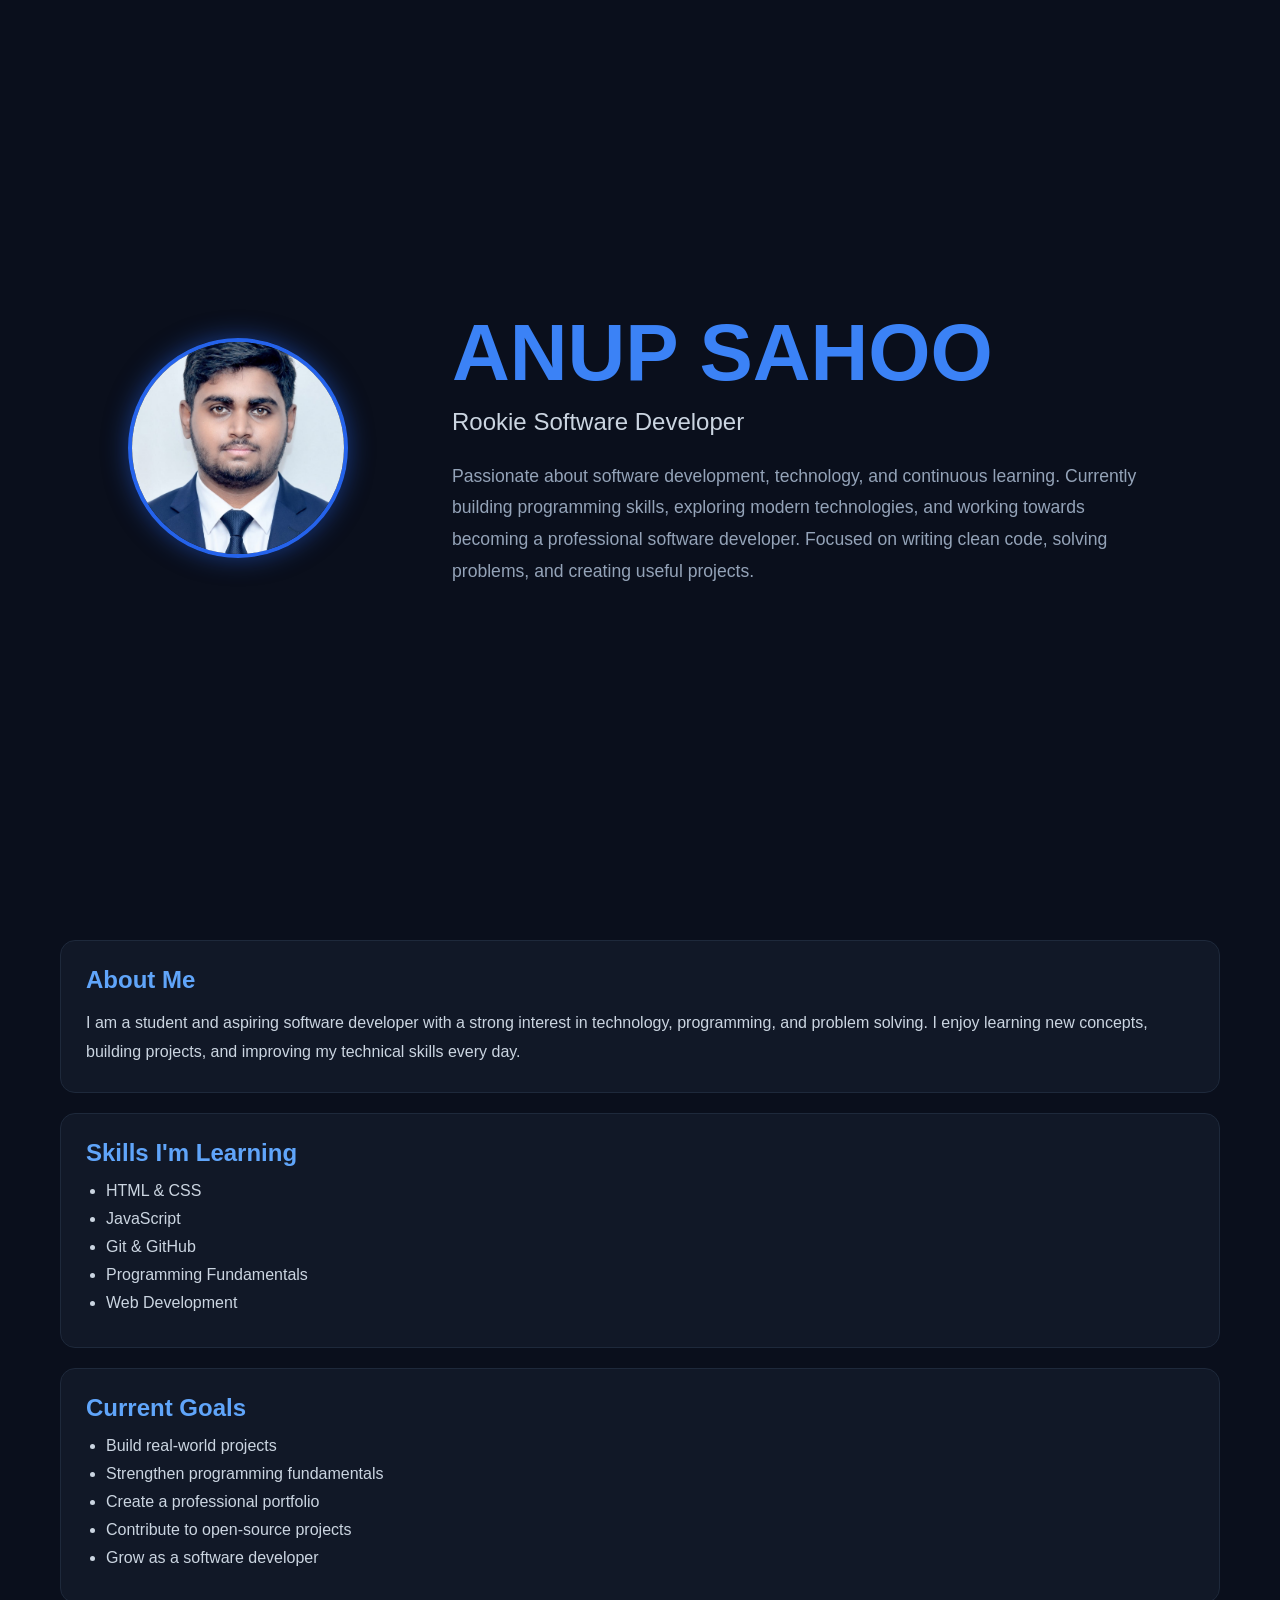
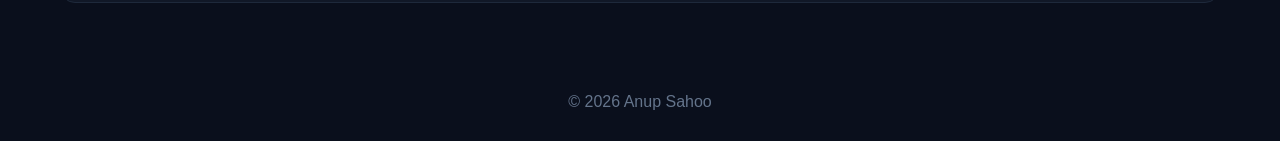
==== index.html @ 80016e50 "Update and rename index2.html to index.html" ====
<!DOCTYPE html>
<html lang="en">
<head>
<meta charset="UTF-8">
<meta name="viewport" content="width=device-width, initial-scale=1.0">
<title>Anup Sahoo | Portfolio</title>

<style>

*{
margin:0;
padding:0;
box-sizing:border-box;
font-family:'Segoe UI',sans-serif;
}

body{
background:#0a0f1c;
color:white;
overflow-x:hidden;
}

/* HERO */

.hero{
min-height:100vh;
display:flex;
align-items:center;
justify-content:space-between;
padding:60px 10%;
}

/* PROFILE IMAGE */

.profile{
animation:slideLeft 1.5s ease;
}

.profile img{
width:220px;
height:220px;
border-radius:50%;
object-fit:cover;
border:4px solid #2563eb;
box-shadow:0 0 25px rgba(37,99,235,.5);
}

/* TEXT */

.content{
animation:slideRight 1.5s ease;
text-align:left;
max-width:700px;
}

.content h1{
font-size:5rem;
line-height:1;
color:#3b82f6;
font-weight:800;
}

.content h2{
margin-top:15px;
font-size:1.5rem;
color:#cbd5e1;
font-weight:400;
}

.content p{
margin-top:25px;
font-size:1.1rem;
line-height:1.8;
color:#94a3b8;
}

/* SECTIONS */

.section{
max-width:1200px;
margin:auto;
padding:40px 20px;
}

.card{
background:#111827;
padding:25px;
border-radius:15px;
margin-bottom:20px;
border:1px solid #1e293b;
}

.card h3{
margin-bottom:15px;
font-size:1.5rem;
color:#60a5fa;
}

.card p{
line-height:1.8;
color:#cbd5e1;
}

.card ul{
padding-left:20px;
}

.card li{
margin-bottom:10px;
color:#cbd5e1;
}

/* ANIMATION */

@keyframes slideLeft{
from{
opacity:0;
transform:translateX(-100px);
}
to{
opacity:1;
transform:translateX(0);
}
}

@keyframes slideRight{
from{
opacity:0;
transform:translateX(100px);
}
to{
opacity:1;
transform:translateX(0);
}
}

/* MOBILE */

@media(max-width:768px){

.hero{
flex-direction:column;
text-align:center;
gap:40px;
padding:40px 20px;
}

.content{
text-align:center;
}

.content h1{
font-size:3rem;
}

.content h2{
font-size:1.2rem;
}

.profile img{
width:170px;
height:170px;
}

}

footer{
text-align:center;
padding:30px;
color:#64748b;
}

</style>
</head>

<body>

<section class="hero">

<div class="profile">
<img src="profile.jpeg" alt="Anup Sahoo">
</div>

<div class="content">

<h1>ANUP SAHOO</h1>

<h2>Rookie Software Developer</h2>

<p>
Passionate about software development, technology, and continuous learning.
Currently building programming skills, exploring modern technologies,
and working towards becoming a professional software developer.
Focused on writing clean code, solving problems, and creating useful projects.
</p>

</div>

</section>

<section class="section">

<div class="card">
<h3>About Me</h3>

<p>
I am a student and aspiring software developer with a strong interest in
technology, programming, and problem solving. I enjoy learning new concepts,
building projects, and improving my technical skills every day.
</p>

</div>

<div class="card">
<h3>Skills I'm Learning</h3>

<ul>
<li>HTML & CSS</li>
<li>JavaScript</li>
<li>Git & GitHub</li>
<li>Programming Fundamentals</li>
<li>Web Development</li>
</ul>

</div>

<div class="card">
<h3>Current Goals</h3>

<ul>
<li>Build real-world projects</li>
<li>Strengthen programming fundamentals</li>
<li>Create a professional portfolio</li>
<li>Contribute to open-source projects</li>
<li>Grow as a software developer</li>
</ul>

</div>

</section>

<footer>
© 2026 Anup Sahoo
</footer>

</body>
</html>
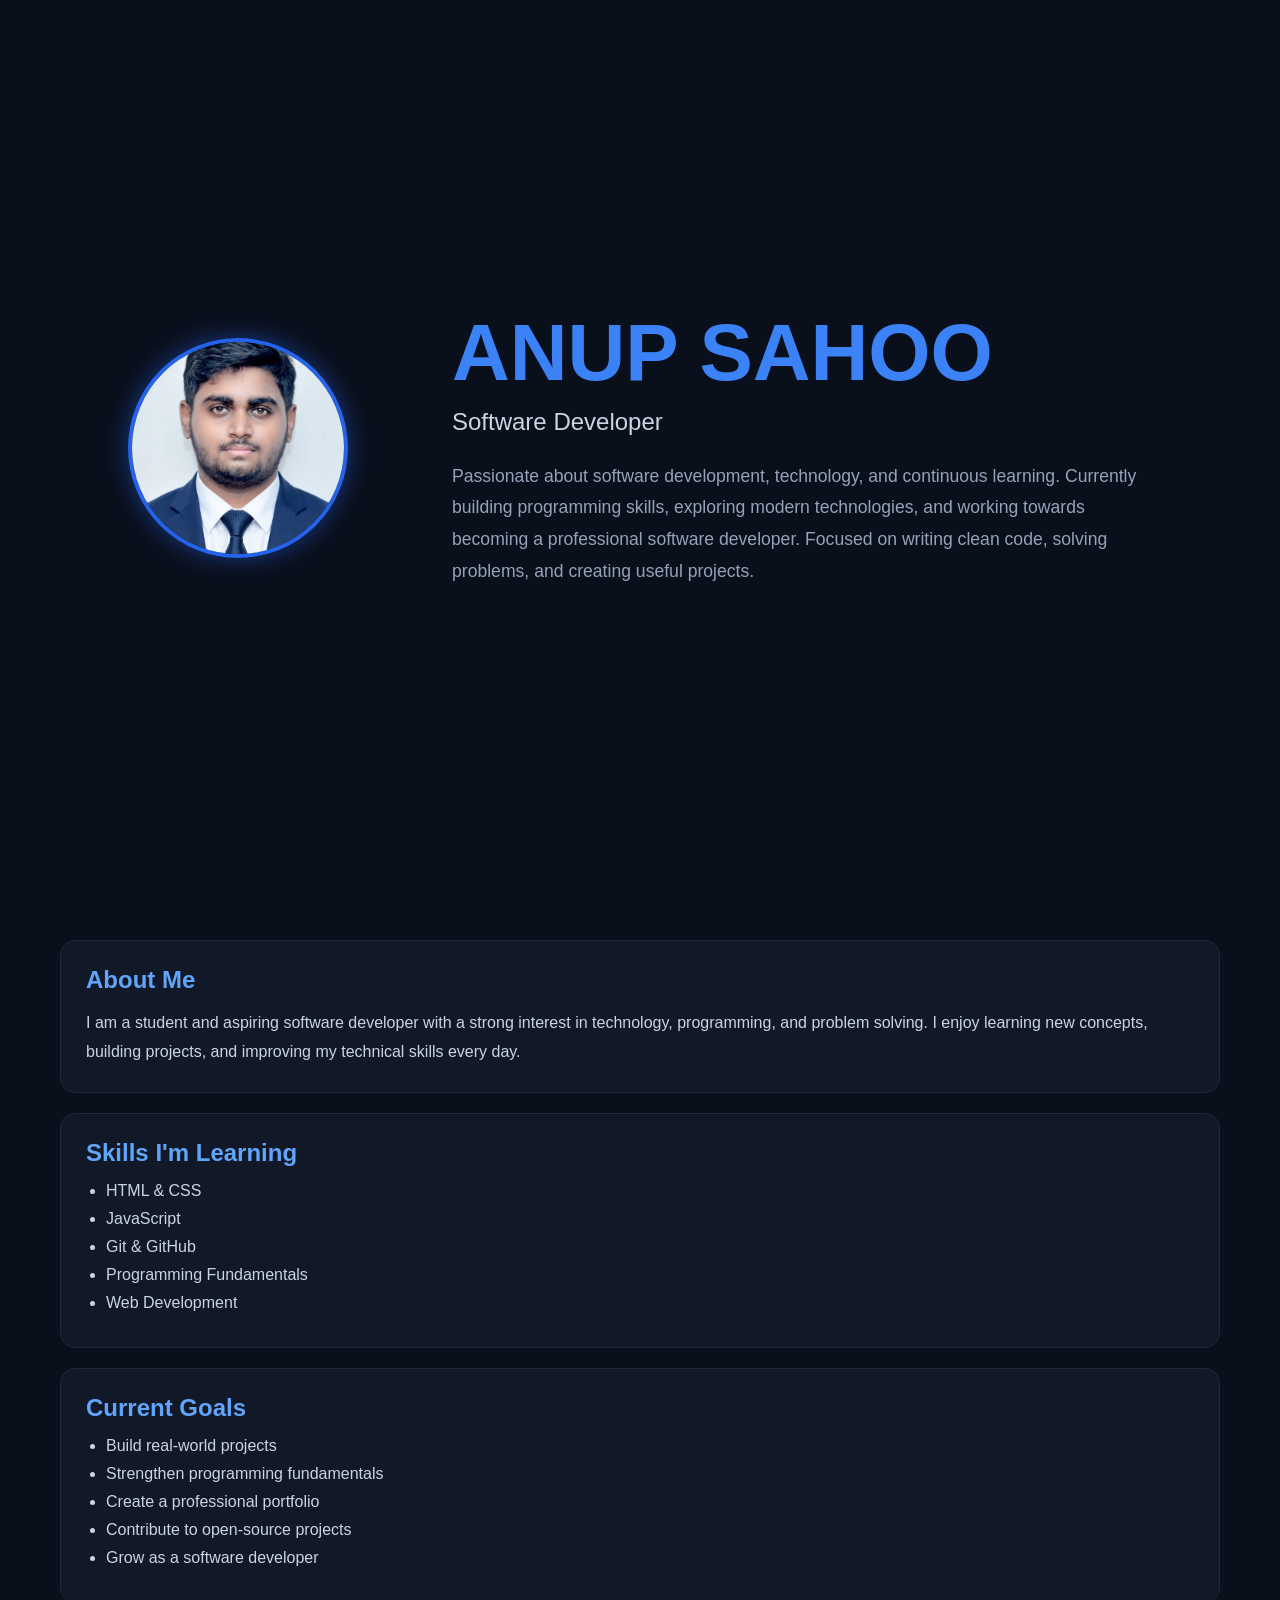
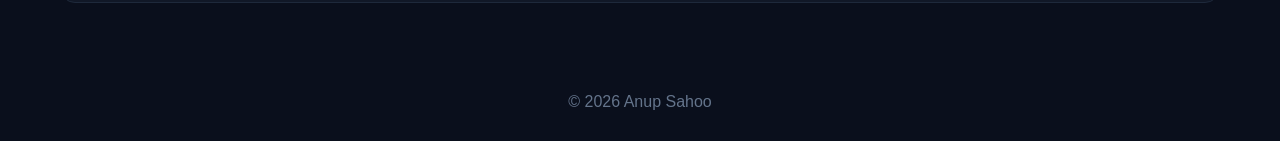
==== commit 65e58e7c: "Update index.html" ====
--- a/index.html
+++ b/index.html
@@ -185,7 +185,7 @@
 
 <h1>ANUP SAHOO</h1>
 
-<h2>Rookie Software Developer</h2>
+<h2>Software Developer</h2>
 
 <p>
 Passionate about software development, technology, and continuous learning.
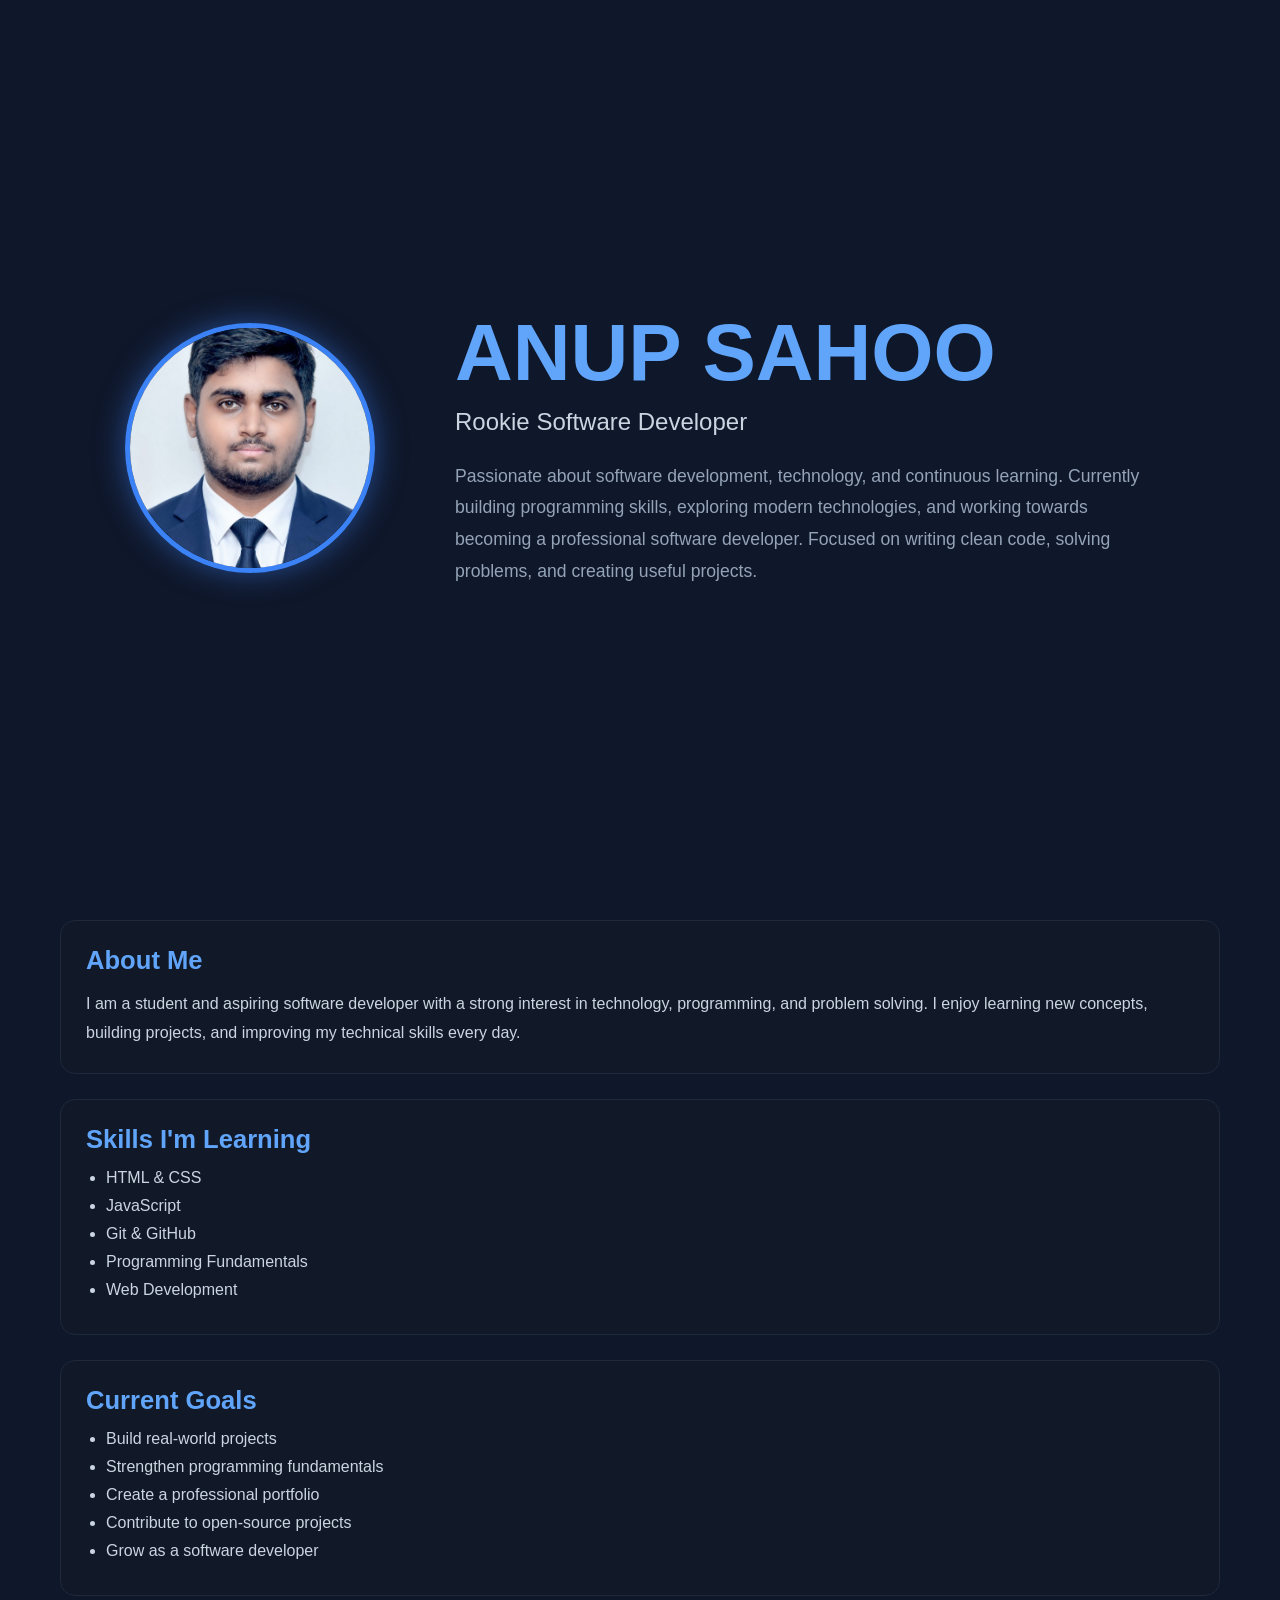
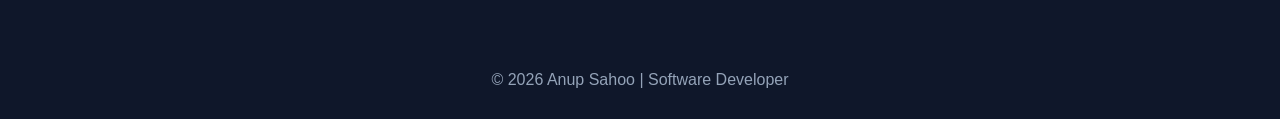
==== commit b6c07763: "Update index.html" ====
--- a/index.html
+++ b/index.html
@@ -3,171 +3,224 @@
 <head>
 <meta charset="UTF-8">
 <meta name="viewport" content="width=device-width, initial-scale=1.0">
-<title>Anup Sahoo | Portfolio</title>
+<title>Anup Sahoo | Software Developer</title>
 
 <style>
 
 *{
-margin:0;
-padding:0;
-box-sizing:border-box;
-font-family:'Segoe UI',sans-serif;
+    margin:0;
+    padding:0;
+    box-sizing:border-box;
+    font-family:'Segoe UI',sans-serif;
 }
 
 body{
-background:#0a0f1c;
-color:white;
-overflow-x:hidden;
-}
-
-/* HERO */
+    background:#0f172a;
+    color:white;
+    overflow-x:hidden;
+}
+
+/* HERO SECTION */
 
 .hero{
-min-height:100vh;
-display:flex;
-align-items:center;
-justify-content:space-between;
-padding:60px 10%;
-}
-
-/* PROFILE IMAGE */
+    min-height:100vh;
+    display:flex;
+    align-items:center;
+    justify-content:center;
+    gap:80px;
+    padding:50px;
+}
 
 .profile{
-animation:slideLeft 1.5s ease;
-}
-
-.profile img{
-width:220px;
-height:220px;
-border-radius:50%;
-object-fit:cover;
-border:4px solid #2563eb;
-box-shadow:0 0 25px rgba(37,99,235,.5);
-}
-
-/* TEXT */
+    animation:slideLeft 1.2s ease;
+}
+
+.profile img{
+    width:250px;
+    height:250px;
+    border-radius:50%;
+    object-fit:cover;
+    border:5px solid #3b82f6;
+    box-shadow:0 0 30px rgba(59,130,246,0.5);
+}
 
 .content{
-animation:slideRight 1.5s ease;
-text-align:left;
-max-width:700px;
-}
-
-.content h1{
-font-size:5rem;
-line-height:1;
-color:#3b82f6;
-font-weight:800;
+    max-width:700px;
+    animation:slideRight 1.2s ease;
+}
+
+.content h1{
+    font-size:5rem;
+    font-weight:800;
+    color:#60a5fa;
+    line-height:1;
 }
 
 .content h2{
-margin-top:15px;
-font-size:1.5rem;
-color:#cbd5e1;
-font-weight:400;
+    margin-top:15px;
+    font-size:1.5rem;
+    color:#cbd5e1;
+    font-weight:400;
 }
 
 .content p{
-margin-top:25px;
-font-size:1.1rem;
-line-height:1.8;
-color:#94a3b8;
+    margin-top:25px;
+    font-size:1.1rem;
+    line-height:1.8;
+    color:#94a3b8;
 }
 
 /* SECTIONS */
 
-.section{
-max-width:1200px;
-margin:auto;
-padding:40px 20px;
+.container{
+    max-width:1200px;
+    margin:auto;
+    padding:20px;
 }
 
 .card{
-background:#111827;
-padding:25px;
-border-radius:15px;
-margin-bottom:20px;
-border:1px solid #1e293b;
+    background:#111827;
+    border:1px solid #1e293b;
+    border-radius:15px;
+    padding:25px;
+    margin-bottom:25px;
 }
 
 .card h3{
-margin-bottom:15px;
-font-size:1.5rem;
-color:#60a5fa;
+    color:#60a5fa;
+    margin-bottom:15px;
+    font-size:1.6rem;
 }
 
 .card p{
-line-height:1.8;
-color:#cbd5e1;
+    color:#cbd5e1;
+    line-height:1.8;
 }
 
 .card ul{
-padding-left:20px;
+    padding-left:20px;
 }
 
 .card li{
-margin-bottom:10px;
-color:#cbd5e1;
-}
-
-/* ANIMATION */
+    color:#cbd5e1;
+    margin-bottom:10px;
+}
+
+/* FOOTER */
+
+footer{
+    text-align:center;
+    padding:30px;
+    color:#94a3b8;
+}
+
+/* ANIMATIONS */
 
 @keyframes slideLeft{
-from{
-opacity:0;
-transform:translateX(-100px);
-}
-to{
-opacity:1;
-transform:translateX(0);
-}
+    from{
+        opacity:0;
+        transform:translateX(-100px);
+    }
+    to{
+        opacity:1;
+        transform:translateX(0);
+    }
 }
 
 @keyframes slideRight{
-from{
-opacity:0;
-transform:translateX(100px);
-}
-to{
-opacity:1;
-transform:translateX(0);
-}
+    from{
+        opacity:0;
+        transform:translateX(100px);
+    }
+    to{
+        opacity:1;
+        transform:translateX(0);
+    }
+}
+
+/* TABLET */
+
+@media (max-width:1024px){
+
+.hero{
+    gap:40px;
+    padding:40px;
+}
+
+.content h1{
+    font-size:4rem;
+}
+
+.profile img{
+    width:220px;
+    height:220px;
+}
+
 }
 
 /* MOBILE */
 
-@media(max-width:768px){
+@media (max-width:768px){
 
 .hero{
-flex-direction:column;
-text-align:center;
-gap:40px;
-padding:40px 20px;
+    flex-direction:column;
+    text-align:center;
+    gap:30px;
+    padding:40px 20px;
+}
+
+.profile img{
+    width:180px;
+    height:180px;
 }
 
 .content{
-text-align:center;
-}
-
-.content h1{
-font-size:3rem;
+    max-width:100%;
+}
+
+.content h1{
+    font-size:3rem;
 }
 
 .content h2{
-font-size:1.2rem;
-}
-
-.profile img{
-width:170px;
-height:170px;
-}
-
-}
-
-footer{
-text-align:center;
-padding:30px;
-color:#64748b;
+    font-size:1.2rem;
+}
+
+.content p{
+    font-size:1rem;
+}
+
+.card{
+    padding:20px;
+}
+
+.card h3{
+    font-size:1.4rem;
+}
+
+}
+
+/* SMALL PHONES */
+
+@media (max-width:480px){
+
+.profile img{
+    width:150px;
+    height:150px;
+}
+
+.content h1{
+    font-size:2.3rem;
+}
+
+.content h2{
+    font-size:1rem;
+}
+
+.content p{
+    font-size:0.95rem;
+}
+
 }
 
 </style>
@@ -178,71 +231,69 @@
 <section class="hero">
 
 <div class="profile">
-<img src="profile.jpeg" alt="Anup Sahoo">
+    <img src="profile.jpeg" alt="Anup Sahoo">
 </div>
 
 <div class="content">
 
-<h1>ANUP SAHOO</h1>
-
-<h2>Software Developer</h2>
-
-<p>
-Passionate about software development, technology, and continuous learning.
-Currently building programming skills, exploring modern technologies,
-and working towards becoming a professional software developer.
-Focused on writing clean code, solving problems, and creating useful projects.
-</p>
+    <h1>ANUP SAHOO</h1>
+
+    <h2>Rookie Software Developer</h2>
+
+    <p>
+        Passionate about software development, technology, and continuous learning.
+        Currently building programming skills, exploring modern technologies,
+        and working towards becoming a professional software developer.
+        Focused on writing clean code, solving problems, and creating useful projects.
+    </p>
 
 </div>
 
 </section>
 
-<section class="section">
-
-<div class="card">
-<h3>About Me</h3>
-
-<p>
-I am a student and aspiring software developer with a strong interest in
-technology, programming, and problem solving. I enjoy learning new concepts,
-building projects, and improving my technical skills every day.
-</p>
+<div class="container">
+
+    <div class="card">
+        <h3>About Me</h3>
+
+        <p>
+            I am a student and aspiring software developer with a strong interest in
+            technology, programming, and problem solving. I enjoy learning new concepts,
+            building projects, and improving my technical skills every day.
+        </p>
+    </div>
+
+    <div class="card">
+        <h3>Skills I'm Learning</h3>
+
+        <ul>
+            <li>HTML & CSS</li>
+            <li>JavaScript</li>
+            <li>Git & GitHub</li>
+            <li>Programming Fundamentals</li>
+            <li>Web Development</li>
+        </ul>
+    </div>
+
+    <div class="card">
+        <h3>Current Goals</h3>
+
+        <ul>
+            <li>Build real-world projects</li>
+            <li>Strengthen programming fundamentals</li>
+            <li>Create a professional portfolio</li>
+            <li>Contribute to open-source projects</li>
+            <li>Grow as a software developer</li>
+        </ul>
+    </div>
 
 </div>
 
-<div class="card">
-<h3>Skills I'm Learning</h3>
-
-<ul>
-<li>HTML & CSS</li>
-<li>JavaScript</li>
-<li>Git & GitHub</li>
-<li>Programming Fundamentals</li>
-<li>Web Development</li>
-</ul>
-
-</div>
-
-<div class="card">
-<h3>Current Goals</h3>
-
-<ul>
-<li>Build real-world projects</li>
-<li>Strengthen programming fundamentals</li>
-<li>Create a professional portfolio</li>
-<li>Contribute to open-source projects</li>
-<li>Grow as a software developer</li>
-</ul>
-
-</div>
-
-</section>
-
 <footer>
-© 2026 Anup Sahoo
+    © 2026 Anup Sahoo | Software Developer
 </footer>
 
 </body>
 </html>
 
+
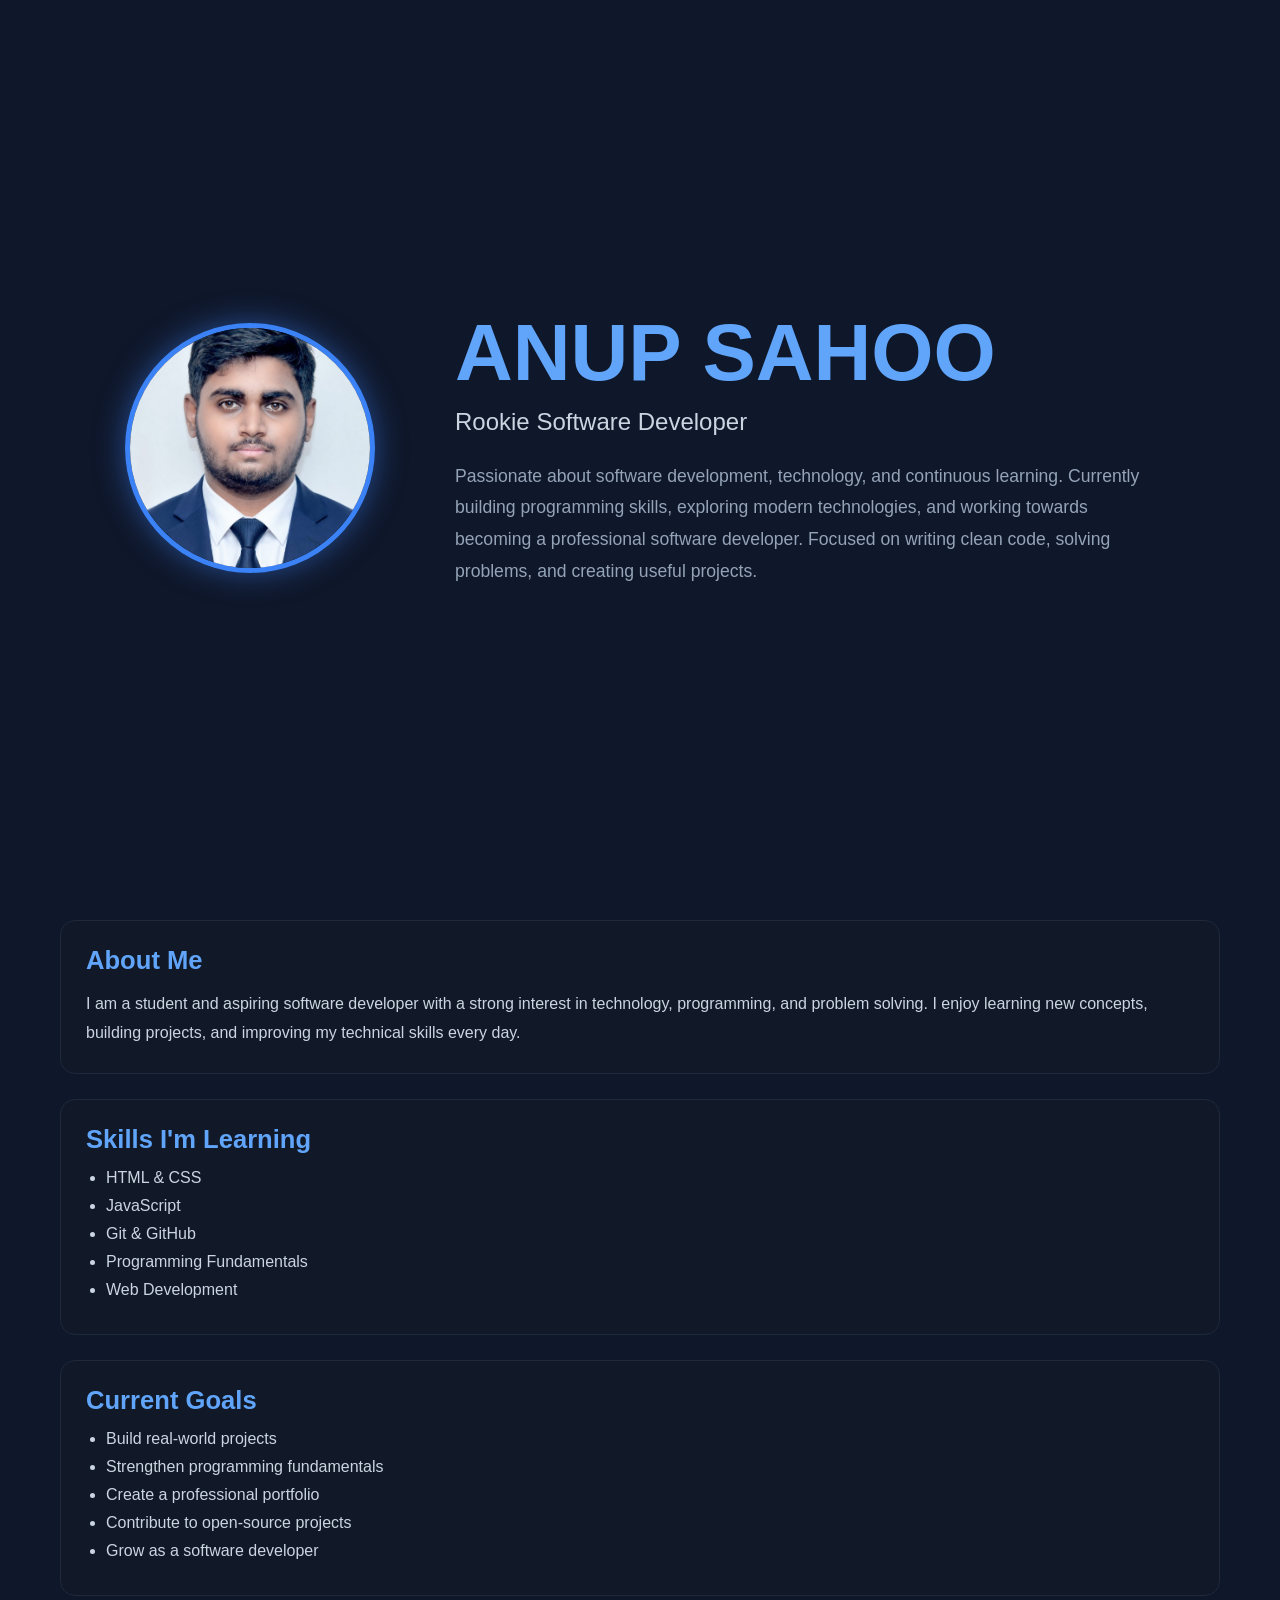
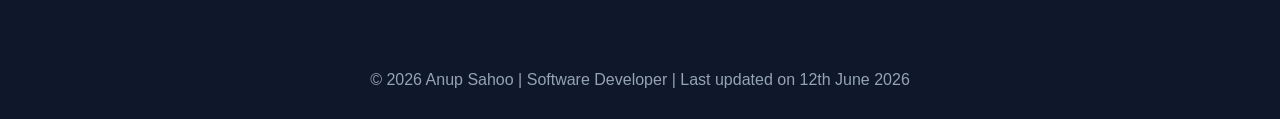
==== commit 9dde085f: "Update footer to include last updated date" ====
--- a/index.html
+++ b/index.html
@@ -290,7 +290,7 @@
 </div>
 
 <footer>
-    © 2026 Anup Sahoo | Software Developer
+    © 2026 Anup Sahoo | Software Developer | Last updated on 12th June 2026
 </footer>
 
 </body>
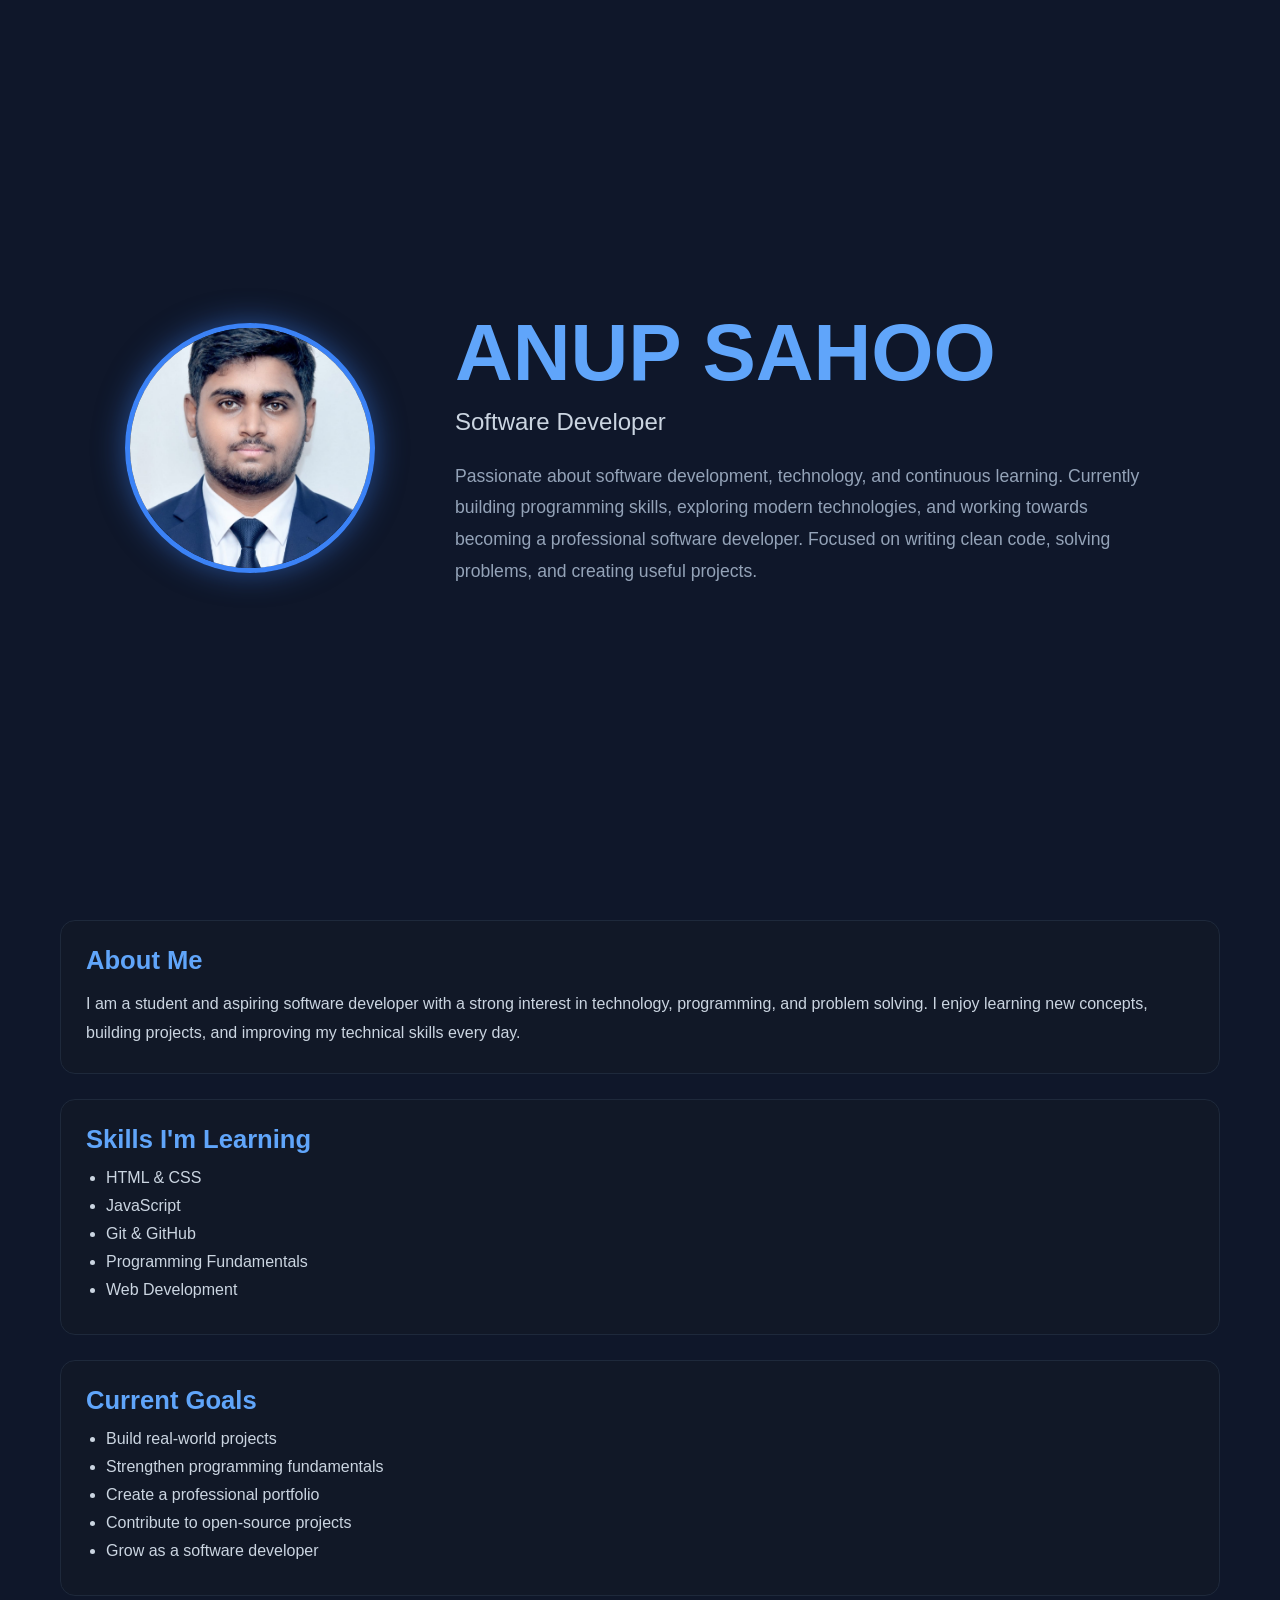
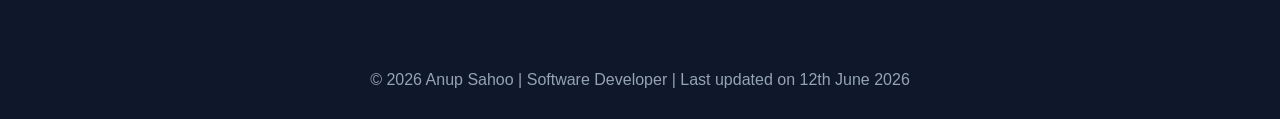
==== commit 91cfbbc1: "Update job title from 'Rookie Software Developer' to 'Software Developer'" ====
--- a/index.html
+++ b/index.html
@@ -238,7 +238,7 @@
 
     <h1>ANUP SAHOO</h1>
 
-    <h2>Rookie Software Developer</h2>
+    <h2>Software Developer</h2>
 
     <p>
         Passionate about software development, technology, and continuous learning.
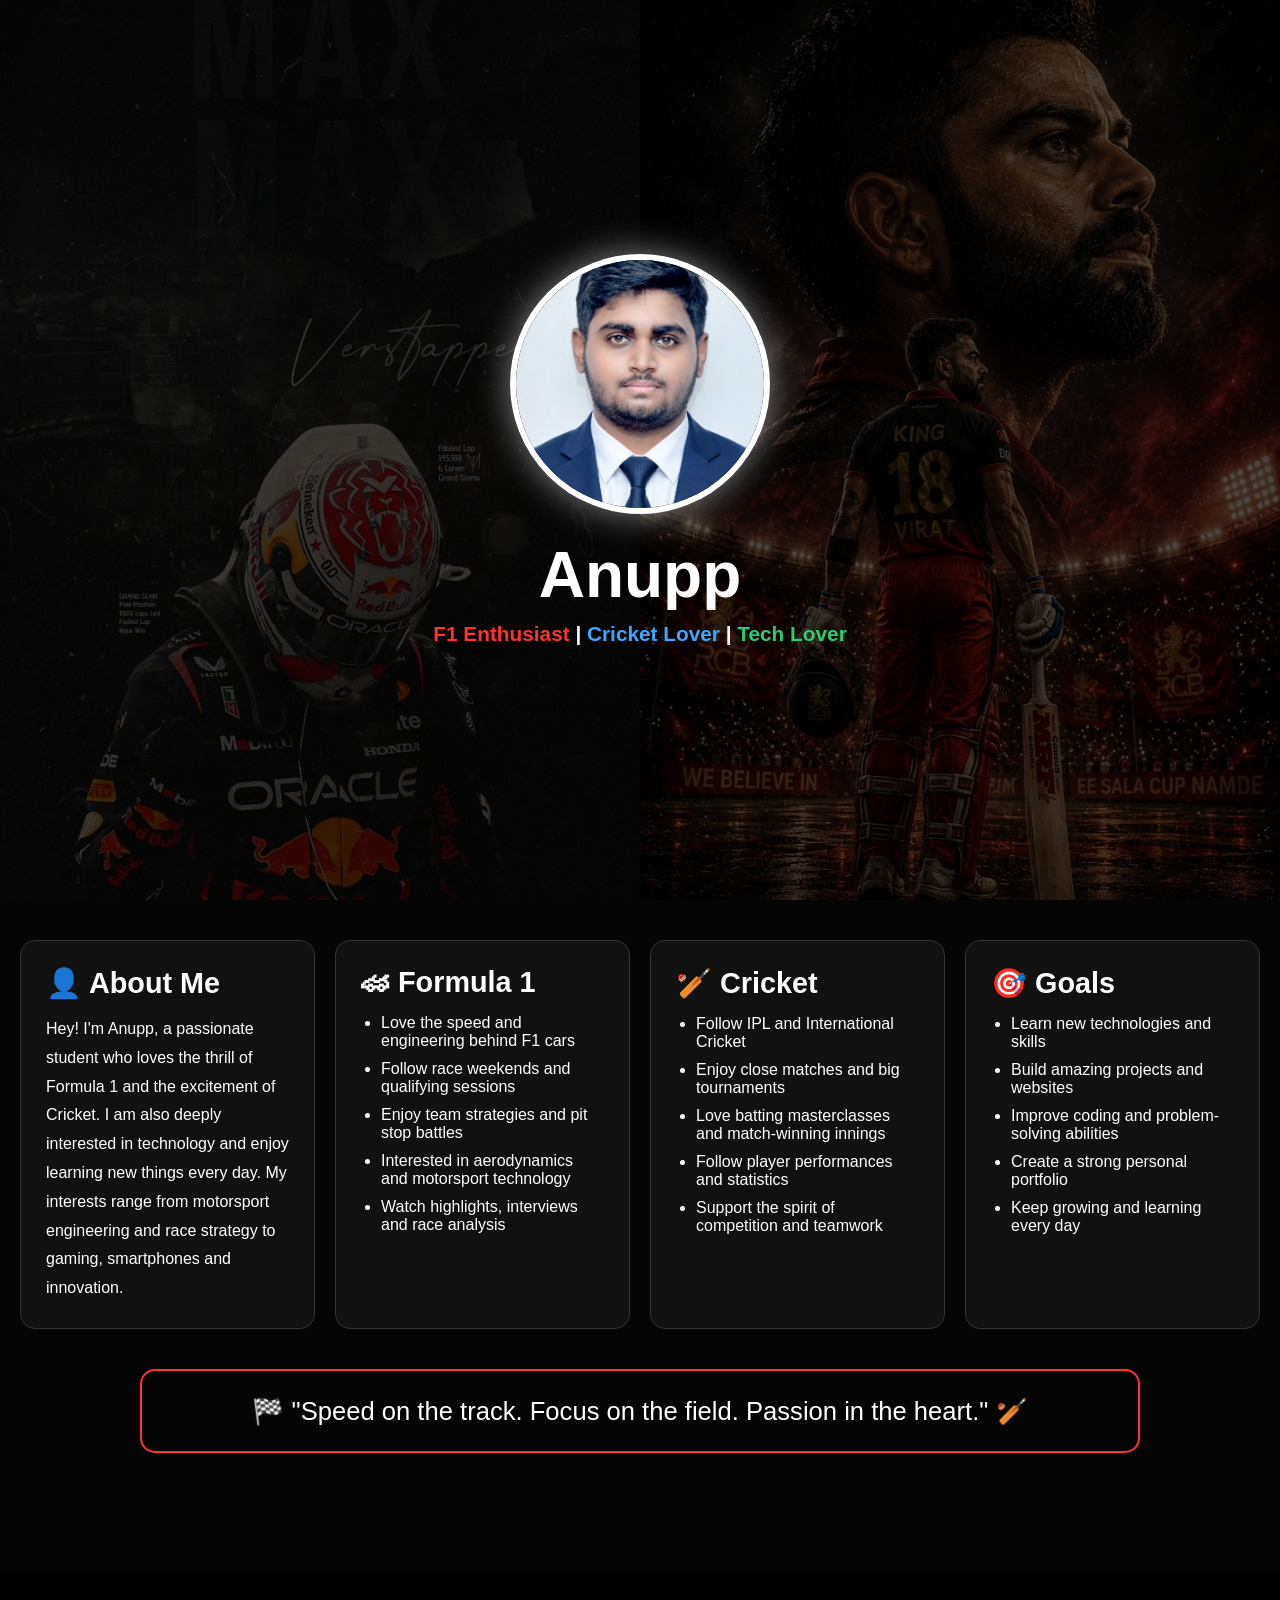
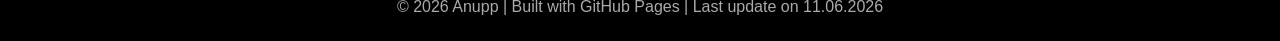
==== commit ee6c14ae: "Rename index1.html to index.html" ====
--- a/index.html
+++ b/index.html
@@ -3,222 +3,249 @@
 <head>
 <meta charset="UTF-8">
 <meta name="viewport" content="width=device-width, initial-scale=1.0">
-<title>Anup Sahoo | Software Developer</title>
+<title>Anupp | Portfolio</title>
 
 <style>
 
 *{
-    margin:0;
-    padding:0;
-    box-sizing:border-box;
-    font-family:'Segoe UI',sans-serif;
+margin:0;
+padding:0;
+box-sizing:border-box;
+font-family:'Segoe UI',sans-serif;
+scroll-behavior:smooth;
 }
 
 body{
-    background:#0f172a;
-    color:white;
-    overflow-x:hidden;
+background:#050505;
+color:white;
+overflow-x:hidden;
 }
 
 /* HERO SECTION */
 
 .hero{
-    min-height:100vh;
-    display:flex;
-    align-items:center;
-    justify-content:center;
-    gap:80px;
-    padding:50px;
-}
-
-.profile{
-    animation:slideLeft 1.2s ease;
-}
-
-.profile img{
-    width:250px;
-    height:250px;
-    border-radius:50%;
-    object-fit:cover;
-    border:5px solid #3b82f6;
-    box-shadow:0 0 30px rgba(59,130,246,0.5);
-}
-
-.content{
-    max-width:700px;
-    animation:slideRight 1.2s ease;
-}
-
-.content h1{
-    font-size:5rem;
-    font-weight:800;
-    color:#60a5fa;
-    line-height:1;
-}
-
-.content h2{
-    margin-top:15px;
-    font-size:1.5rem;
-    color:#cbd5e1;
-    font-weight:400;
-}
-
-.content p{
-    margin-top:25px;
-    font-size:1.1rem;
-    line-height:1.8;
-    color:#94a3b8;
-}
-
-/* SECTIONS */
+position:relative;
+min-height:100vh;
+display:flex;
+justify-content:center;
+align-items:center;
+overflow:hidden;
+}
+
+/* LEFT F1 IMAGE */
+
+.f1-side{
+position:absolute;
+left:0;
+top:0;
+width:50%;
+height:100%;
+}
+
+.f1-side img{
+width:100%;
+height:100%;
+object-fit:cover;
+filter:brightness(30%);
+}
+
+/* RIGHT CRICKET IMAGE */
+
+.cricket-side{
+position:absolute;
+right:0;
+top:0;
+width:50%;
+height:100%;
+}
+
+.cricket-side img{
+width:100%;
+height:100%;
+object-fit:cover;
+filter:brightness(30%);
+}
+
+/* CENTER PROFILE */
+
+.profile-box{
+position:relative;
+z-index:10;
+text-align:center;
+animation:zoomIn 1.5s ease;
+}
+
+.profile-box img{
+width:260px;
+height:260px;
+border-radius:50%;
+object-fit:cover;
+border:6px solid white;
+box-shadow:0 0 35px rgba(255,255,255,.5);
+}
+
+.profile-box h1{
+margin-top:20px;
+font-size:4rem;
+}
+
+.tagline{
+margin-top:10px;
+font-size:1.3rem;
+font-weight:bold;
+}
+
+.f1{
+color:#ff3131;
+}
+
+.cricket{
+color:#3ea6ff;
+}
+
+.tech{
+color:#2ecc71;
+}
+
+/* CONTENT */
 
 .container{
-    max-width:1200px;
-    margin:auto;
-    padding:20px;
+max-width:1300px;
+margin:auto;
+padding:40px 20px;
+}
+
+.cards{
+display:grid;
+grid-template-columns:repeat(auto-fit,minmax(280px,1fr));
+gap:20px;
 }
 
 .card{
-    background:#111827;
-    border:1px solid #1e293b;
-    border-radius:15px;
-    padding:25px;
-    margin-bottom:25px;
-}
-
-.card h3{
-    color:#60a5fa;
-    margin-bottom:15px;
-    font-size:1.6rem;
+background:#111;
+border:1px solid #333;
+border-radius:15px;
+padding:25px;
+transition:.3s;
+}
+
+.card:hover{
+transform:translateY(-5px);
+}
+
+.card h2{
+margin-bottom:15px;
+font-size:1.8rem;
 }
 
 .card p{
-    color:#cbd5e1;
-    line-height:1.8;
+line-height:1.8;
 }
 
 .card ul{
-    padding-left:20px;
+padding-left:20px;
 }
 
 .card li{
-    color:#cbd5e1;
-    margin-bottom:10px;
+margin-bottom:10px;
+}
+
+/* QUOTE */
+
+.quote{
+max-width:1000px;
+margin:40px auto;
+padding:25px;
+text-align:center;
+font-size:1.6rem;
+border:2px solid #ff3131;
+border-radius:15px;
 }
 
 /* FOOTER */
 
 footer{
-    text-align:center;
-    padding:30px;
-    color:#94a3b8;
-}
-
-/* ANIMATIONS */
-
-@keyframes slideLeft{
-    from{
-        opacity:0;
-        transform:translateX(-100px);
-    }
-    to{
-        opacity:1;
-        transform:translateX(0);
-    }
-}
-
-@keyframes slideRight{
-    from{
-        opacity:0;
-        transform:translateX(100px);
-    }
-    to{
-        opacity:1;
-        transform:translateX(0);
-    }
-}
-
-/* TABLET */
-
-@media (max-width:1024px){
+background:#000;
+padding:25px;
+text-align:center;
+color:#aaa;
+margin-top:40px;
+}
+
+/* ANIMATION */
+
+@keyframes zoomIn{
+0%{
+transform:scale(0.1);
+opacity:0;
+}
+100%{
+transform:scale(1);
+opacity:1;
+}
+}
+
+/* MOBILE RESPONSIVE */
+
+@media(max-width:768px){
 
 .hero{
-    gap:40px;
-    padding:40px;
-}
-
-.content h1{
-    font-size:4rem;
-}
-
-.profile img{
-    width:220px;
-    height:220px;
-}
-
-}
-
-/* MOBILE */
-
-@media (max-width:768px){
-
-.hero{
-    flex-direction:column;
-    text-align:center;
-    gap:30px;
-    padding:40px 20px;
-}
-
-.profile img{
-    width:180px;
-    height:180px;
-}
-
-.content{
-    max-width:100%;
-}
-
-.content h1{
-    font-size:3rem;
-}
-
-.content h2{
-    font-size:1.2rem;
-}
-
-.content p{
-    font-size:1rem;
+min-height:85vh;
+}
+
+.f1-side{
+width:100%;
+height:50%;
+}
+
+.cricket-side{
+width:100%;
+height:50%;
+top:50%;
+}
+
+.profile-box img{
+width:170px;
+height:170px;
+}
+
+.profile-box h1{
+font-size:2.5rem;
+}
+
+.tagline{
+font-size:0.95rem;
+padding:0 10px;
 }
 
 .card{
-    padding:20px;
-}
-
-.card h3{
-    font-size:1.4rem;
-}
-
-}
-
-/* SMALL PHONES */
-
-@media (max-width:480px){
-
-.profile img{
-    width:150px;
-    height:150px;
-}
-
-.content h1{
-    font-size:2.3rem;
-}
-
-.content h2{
-    font-size:1rem;
-}
-
-.content p{
-    font-size:0.95rem;
+padding:20px;
+}
+
+.card h2{
+font-size:1.4rem;
+}
+
+.quote{
+font-size:1.1rem;
+margin:25px 15px;
+}
+
+}
+
+@media(max-width:480px){
+
+.profile-box img{
+width:140px;
+height:140px;
+}
+
+.profile-box h1{
+font-size:2rem;
+}
+
+.tagline{
+font-size:.85rem;
 }
 
 }
@@ -230,22 +257,25 @@
 
 <section class="hero">
 
-<div class="profile">
-    <img src="profile.jpeg" alt="Anup Sahoo">
-</div>
-
-<div class="content">
-
-    <h1>ANUP SAHOO</h1>
-
-    <h2>Software Developer</h2>
-
-    <p>
-        Passionate about software development, technology, and continuous learning.
-        Currently building programming skills, exploring modern technologies,
-        and working towards becoming a professional software developer.
-        Focused on writing clean code, solving problems, and creating useful projects.
-    </p>
+<div class="f1-side">
+<img src="profile1.jpeg" alt="Formula 1">
+</div>
+
+<div class="cricket-side">
+<img src="profile2.jpeg" alt="Cricket">
+</div>
+
+<div class="profile-box">
+
+<img src="profile.jpeg" alt="Anupp">
+
+<h1>Anupp</h1>
+
+<div class="tagline">
+<span class="f1">F1 Enthusiast</span> |
+<span class="cricket">Cricket Lover</span> |
+<span class="tech">Tech Lover</span>
+</div>
 
 </div>
 
@@ -253,47 +283,63 @@
 
 <div class="container">
 
-    <div class="card">
-        <h3>About Me</h3>
-
-        <p>
-            I am a student and aspiring software developer with a strong interest in
-            technology, programming, and problem solving. I enjoy learning new concepts,
-            building projects, and improving my technical skills every day.
-        </p>
-    </div>
-
-    <div class="card">
-        <h3>Skills I'm Learning</h3>
-
-        <ul>
-            <li>HTML & CSS</li>
-            <li>JavaScript</li>
-            <li>Git & GitHub</li>
-            <li>Programming Fundamentals</li>
-            <li>Web Development</li>
-        </ul>
-    </div>
-
-    <div class="card">
-        <h3>Current Goals</h3>
-
-        <ul>
-            <li>Build real-world projects</li>
-            <li>Strengthen programming fundamentals</li>
-            <li>Create a professional portfolio</li>
-            <li>Contribute to open-source projects</li>
-            <li>Grow as a software developer</li>
-        </ul>
-    </div>
+<div class="cards">
+
+<div class="card">
+<h2>👤 About Me</h2>
+<p>
+Hey! I'm Anupp, a passionate student who loves the thrill of Formula 1
+and the excitement of Cricket. I am also deeply interested in
+technology and enjoy learning new things every day. My interests
+range from motorsport engineering and race strategy to gaming,
+smartphones and innovation.
+</p>
+</div>
+
+<div class="card">
+<h2>🏎 Formula 1</h2>
+<ul>
+<li>Love the speed and engineering behind F1 cars</li>
+<li>Follow race weekends and qualifying sessions</li>
+<li>Enjoy team strategies and pit stop battles</li>
+<li>Interested in aerodynamics and motorsport technology</li>
+<li>Watch highlights, interviews and race analysis</li>
+</ul>
+</div>
+
+<div class="card">
+<h2>🏏 Cricket</h2>
+<ul>
+<li>Follow IPL and International Cricket</li>
+<li>Enjoy close matches and big tournaments</li>
+<li>Love batting masterclasses and match-winning innings</li>
+<li>Follow player performances and statistics</li>
+<li>Support the spirit of competition and teamwork</li>
+</ul>
+</div>
+
+<div class="card">
+<h2>🎯 Goals</h2>
+<ul>
+<li>Learn new technologies and skills</li>
+<li>Build amazing projects and websites</li>
+<li>Improve coding and problem-solving abilities</li>
+<li>Create a strong personal portfolio</li>
+<li>Keep growing and learning every day</li>
+</ul>
+</div>
+
+</div>
+
+<div class="quote">
+🏁 "Speed on the track. Focus on the field. Passion in the heart." 🏏
+</div>
 
 </div>
 
 <footer>
-    © 2026 Anup Sahoo | Software Developer | Last updated on 12th June 2026
+© 2026 Anupp | Built with GitHub Pages | Last update on 11.06.2026
 </footer>
 
 </body>
 </html>
-
-
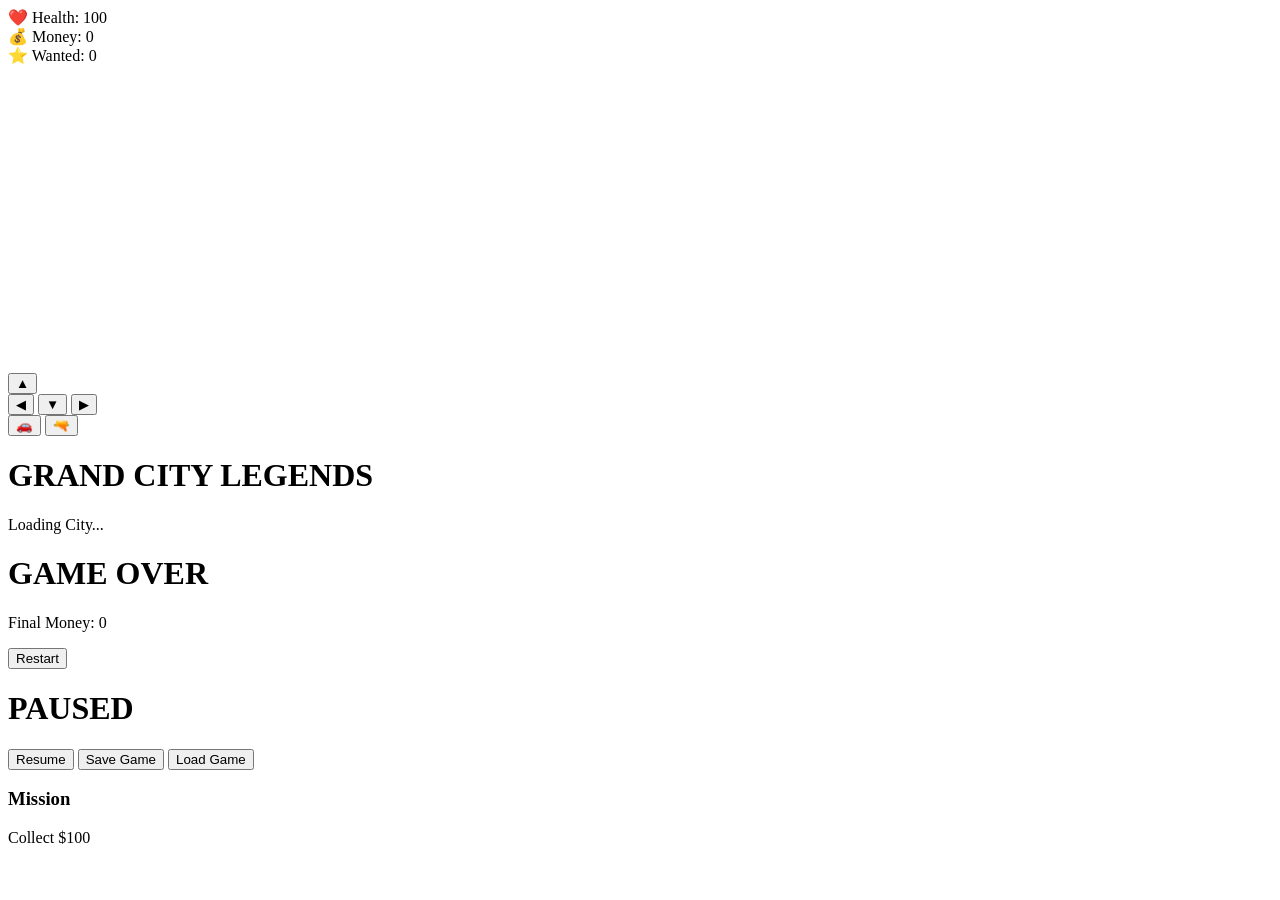
==== commit d757cb0e: "Add initial HTML structure for Grand City Legends" ====
--- a/index.html
+++ b/index.html
@@ -1,345 +1,126 @@
 <!DOCTYPE html>
 <html lang="en">
 <head>
-<meta charset="UTF-8">
-<meta name="viewport" content="width=device-width, initial-scale=1.0">
-<title>Anupp | Portfolio</title>
+    <meta charset="UTF-8">
+    <meta name="viewport" content="width=device-width, initial-scale=1.0">
+    <title>Grand City Legends</title>
 
-<style>
-
-*{
-margin:0;
-padding:0;
-box-sizing:border-box;
-font-family:'Segoe UI',sans-serif;
-scroll-behavior:smooth;
-}
-
-body{
-background:#050505;
-color:white;
-overflow-x:hidden;
-}
-
-/* HERO SECTION */
-
-.hero{
-position:relative;
-min-height:100vh;
-display:flex;
-justify-content:center;
-align-items:center;
-overflow:hidden;
-}
-
-/* LEFT F1 IMAGE */
-
-.f1-side{
-position:absolute;
-left:0;
-top:0;
-width:50%;
-height:100%;
-}
-
-.f1-side img{
-width:100%;
-height:100%;
-object-fit:cover;
-filter:brightness(30%);
-}
-
-/* RIGHT CRICKET IMAGE */
-
-.cricket-side{
-position:absolute;
-right:0;
-top:0;
-width:50%;
-height:100%;
-}
-
-.cricket-side img{
-width:100%;
-height:100%;
-object-fit:cover;
-filter:brightness(30%);
-}
-
-/* CENTER PROFILE */
-
-.profile-box{
-position:relative;
-z-index:10;
-text-align:center;
-animation:zoomIn 1.5s ease;
-}
-
-.profile-box img{
-width:260px;
-height:260px;
-border-radius:50%;
-object-fit:cover;
-border:6px solid white;
-box-shadow:0 0 35px rgba(255,255,255,.5);
-}
-
-.profile-box h1{
-margin-top:20px;
-font-size:4rem;
-}
-
-.tagline{
-margin-top:10px;
-font-size:1.3rem;
-font-weight:bold;
-}
-
-.f1{
-color:#ff3131;
-}
-
-.cricket{
-color:#3ea6ff;
-}
-
-.tech{
-color:#2ecc71;
-}
-
-/* CONTENT */
-
-.container{
-max-width:1300px;
-margin:auto;
-padding:40px 20px;
-}
-
-.cards{
-display:grid;
-grid-template-columns:repeat(auto-fit,minmax(280px,1fr));
-gap:20px;
-}
-
-.card{
-background:#111;
-border:1px solid #333;
-border-radius:15px;
-padding:25px;
-transition:.3s;
-}
-
-.card:hover{
-transform:translateY(-5px);
-}
-
-.card h2{
-margin-bottom:15px;
-font-size:1.8rem;
-}
-
-.card p{
-line-height:1.8;
-}
-
-.card ul{
-padding-left:20px;
-}
-
-.card li{
-margin-bottom:10px;
-}
-
-/* QUOTE */
-
-.quote{
-max-width:1000px;
-margin:40px auto;
-padding:25px;
-text-align:center;
-font-size:1.6rem;
-border:2px solid #ff3131;
-border-radius:15px;
-}
-
-/* FOOTER */
-
-footer{
-background:#000;
-padding:25px;
-text-align:center;
-color:#aaa;
-margin-top:40px;
-}
-
-/* ANIMATION */
-
-@keyframes zoomIn{
-0%{
-transform:scale(0.1);
-opacity:0;
-}
-100%{
-transform:scale(1);
-opacity:1;
-}
-}
-
-/* MOBILE RESPONSIVE */
-
-@media(max-width:768px){
-
-.hero{
-min-height:85vh;
-}
-
-.f1-side{
-width:100%;
-height:50%;
-}
-
-.cricket-side{
-width:100%;
-height:50%;
-top:50%;
-}
-
-.profile-box img{
-width:170px;
-height:170px;
-}
-
-.profile-box h1{
-font-size:2.5rem;
-}
-
-.tagline{
-font-size:0.95rem;
-padding:0 10px;
-}
-
-.card{
-padding:20px;
-}
-
-.card h2{
-font-size:1.4rem;
-}
-
-.quote{
-font-size:1.1rem;
-margin:25px 15px;
-}
-
-}
-
-@media(max-width:480px){
-
-.profile-box img{
-width:140px;
-height:140px;
-}
-
-.profile-box h1{
-font-size:2rem;
-}
-
-.tagline{
-font-size:.85rem;
-}
-
-}
-
-</style>
+    <link rel="stylesheet" href="style.css">
 </head>
-
 <body>
 
-<section class="hero">
+    <!-- HUD -->
+    <div id="hud">
+        <div class="hud-box">
+            ❤️ Health:
+            <span id="health">100</span>
+        </div>
 
-<div class="f1-side">
-<img src="profile1.jpeg" alt="Formula 1">
-</div>
+        <div class="hud-box">
+            💰 Money:
+            <span id="money">0</span>
+        </div>
 
-<div class="cricket-side">
-<img src="profile2.jpeg" alt="Cricket">
-</div>
+        <div class="hud-box">
+            ⭐ Wanted:
+            <span id="wanted">0</span>
+        </div>
+    </div>
 
-<div class="profile-box">
+    <!-- Minimap -->
+    <canvas id="minimap"></canvas>
 
-<img src="profile.jpeg" alt="Anupp">
+    <!-- Game Area -->
+    <div id="gameContainer">
+        <canvas id="gameCanvas"></canvas>
+    </div>
 
-<h1>Anupp</h1>
+    <!-- Notifications -->
+    <div id="notification"></div>
 
-<div class="tagline">
-<span class="f1">F1 Enthusiast</span> |
-<span class="cricket">Cricket Lover</span> |
-<span class="tech">Tech Lover</span>
-</div>
+    <!-- Mobile Controls -->
+    <div id="mobileControls">
 
-</div>
+        <div id="leftControls">
+            <button class="ctrl" id="up">▲</button>
 
-</section>
+            <div class="row">
+                <button class="ctrl" id="left">◀</button>
+                <button class="ctrl" id="down">▼</button>
+                <button class="ctrl" id="right">▶</button>
+            </div>
+        </div>
 
-<div class="container">
+        <div id="rightControls">
+            <button class="action" id="enterCar">
+                🚗
+            </button>
 
-<div class="cards">
+            <button class="action" id="shoot">
+                🔫
+            </button>
+        </div>
 
-<div class="card">
-<h2>👤 About Me</h2>
-<p>
-Hey! I'm Anupp, a passionate student who loves the thrill of Formula 1
-and the excitement of Cricket. I am also deeply interested in
-technology and enjoy learning new things every day. My interests
-range from motorsport engineering and race strategy to gaming,
-smartphones and innovation.
-</p>
-</div>
+    </div>
 
-<div class="card">
-<h2>🏎 Formula 1</h2>
-<ul>
-<li>Love the speed and engineering behind F1 cars</li>
-<li>Follow race weekends and qualifying sessions</li>
-<li>Enjoy team strategies and pit stop battles</li>
-<li>Interested in aerodynamics and motorsport technology</li>
-<li>Watch highlights, interviews and race analysis</li>
-</ul>
-</div>
+    <!-- Loading Screen -->
+    <div id="loadingScreen">
+        <h1>GRAND CITY LEGENDS</h1>
+        <p>Loading City...</p>
+    </div>
 
-<div class="card">
-<h2>🏏 Cricket</h2>
-<ul>
-<li>Follow IPL and International Cricket</li>
-<li>Enjoy close matches and big tournaments</li>
-<li>Love batting masterclasses and match-winning innings</li>
-<li>Follow player performances and statistics</li>
-<li>Support the spirit of competition and teamwork</li>
-</ul>
-</div>
+    <!-- Game Over -->
+    <div id="gameOver">
 
-<div class="card">
-<h2>🎯 Goals</h2>
-<ul>
-<li>Learn new technologies and skills</li>
-<li>Build amazing projects and websites</li>
-<li>Improve coding and problem-solving abilities</li>
-<li>Create a strong personal portfolio</li>
-<li>Keep growing and learning every day</li>
-</ul>
-</div>
+        <h1>GAME OVER</h1>
 
-</div>
+        <p>
+            Final Money:
+            <span id="finalMoney">0</span>
+        </p>
 
-<div class="quote">
-🏁 "Speed on the track. Focus on the field. Passion in the heart." 🏏
-</div>
+        <button id="restartBtn">
+            Restart
+        </button>
 
-</div>
+    </div>
 
-<footer>
-© 2026 Anupp | Built with GitHub Pages | Last update on 11.06.2026
-</footer>
+    <!-- Pause Menu -->
+    <div id="pauseMenu">
+
+        <h1>PAUSED</h1>
+
+        <button id="resumeBtn">
+            Resume
+        </button>
+
+        <button id="saveBtn">
+            Save Game
+        </button>
+
+        <button id="loadBtn">
+            Load Game
+        </button>
+
+    </div>
+
+    <!-- Mission Panel -->
+    <div id="missionPanel">
+
+        <h3>Mission</h3>
+
+        <p id="missionText">
+            Collect $100
+        </p>
+
+    </div>
+
+    <!-- Audio -->
+    <audio id="pickupSound" preload="auto"></audio>
+    <audio id="shootSound" preload="auto"></audio>
+    <audio id="sirenSound" preload="auto"></audio>
+
+    <script src="script.js"></script>
 
 </body>
 </html>
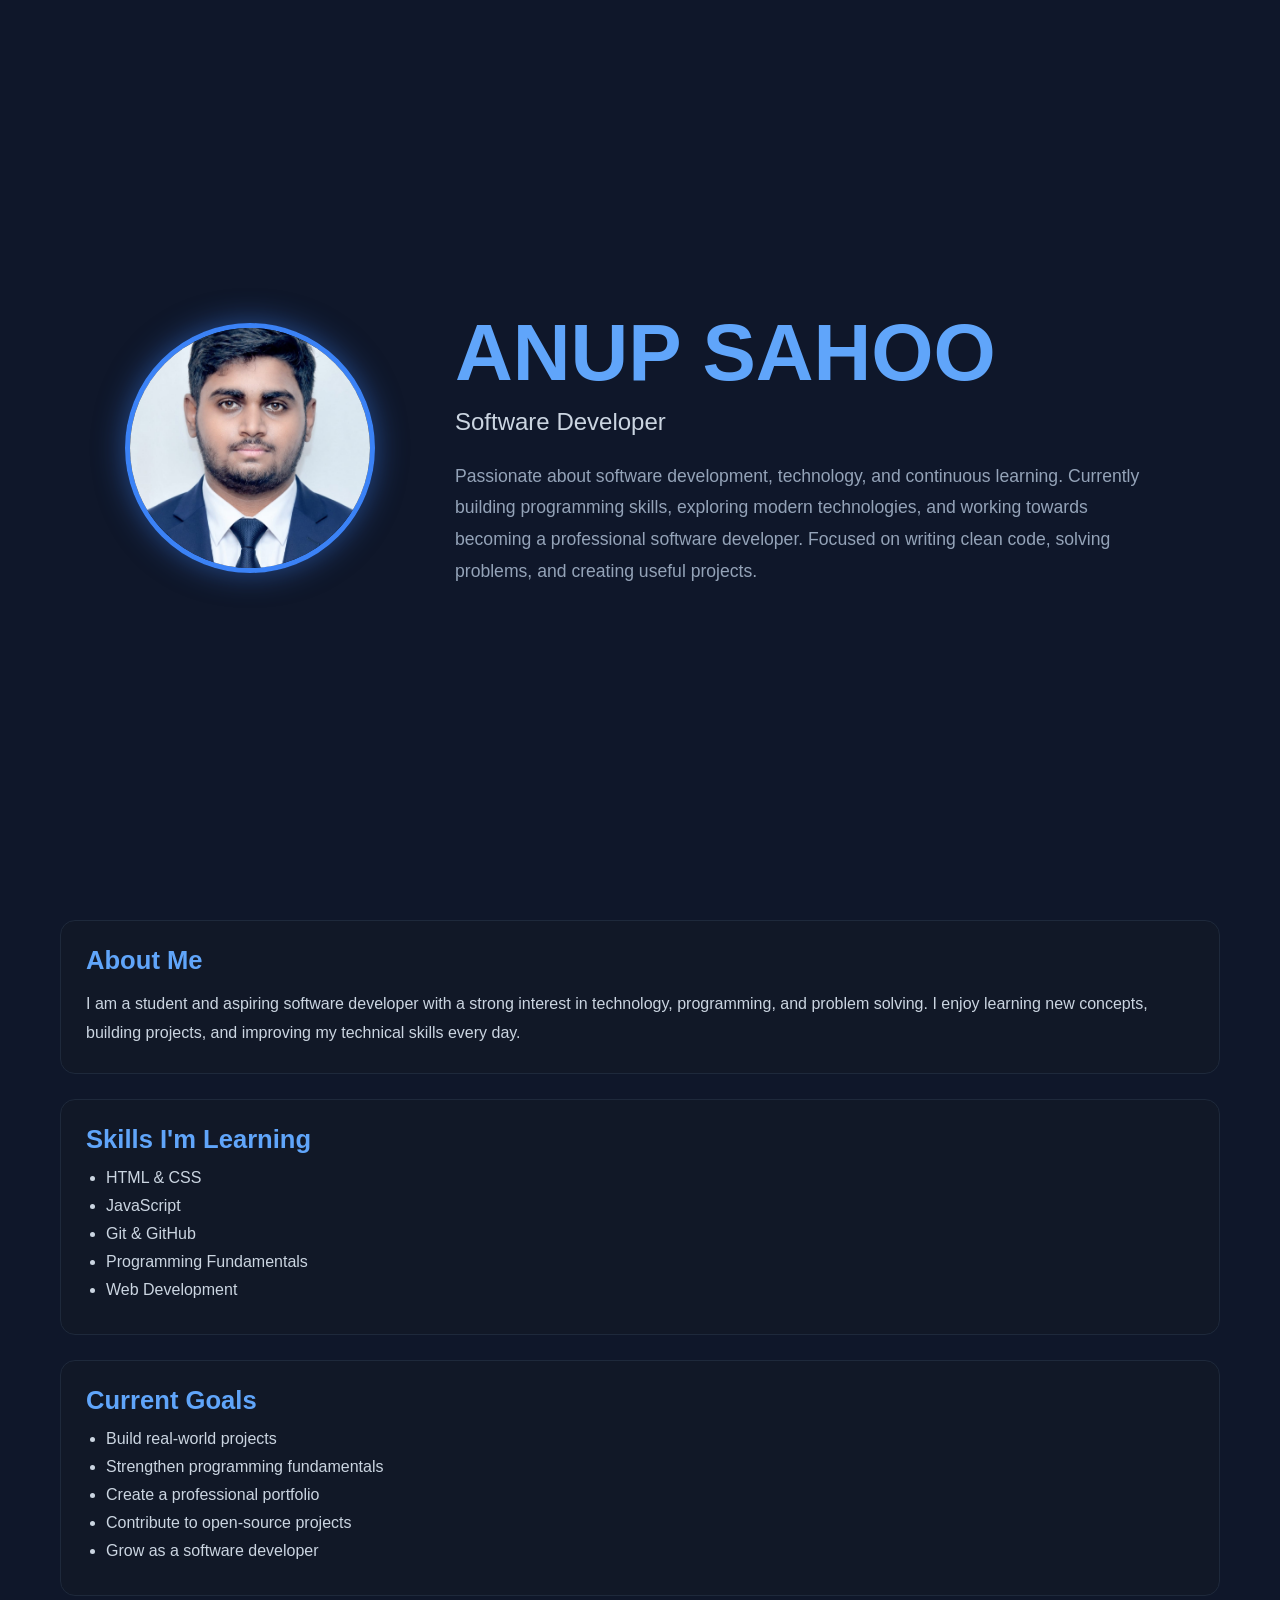
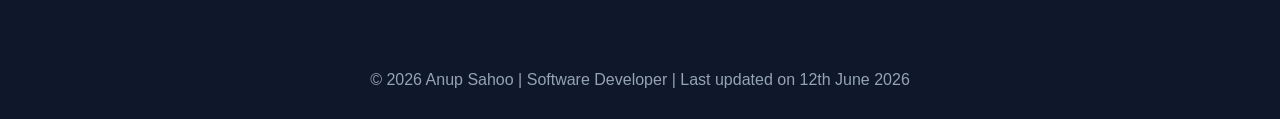
==== commit ea6abcb0: "Rename index2.html to index.html" ====
--- a/index.html
+++ b/index.html
@@ -1,126 +1,299 @@
 <!DOCTYPE html>
 <html lang="en">
 <head>
-    <meta charset="UTF-8">
-    <meta name="viewport" content="width=device-width, initial-scale=1.0">
-    <title>Grand City Legends</title>
-
-    <link rel="stylesheet" href="style.css">
+<meta charset="UTF-8">
+<meta name="viewport" content="width=device-width, initial-scale=1.0">
+<title>Anup Sahoo | Software Developer</title>
+
+<style>
+
+*{
+    margin:0;
+    padding:0;
+    box-sizing:border-box;
+    font-family:'Segoe UI',sans-serif;
+}
+
+body{
+    background:#0f172a;
+    color:white;
+    overflow-x:hidden;
+}
+
+/* HERO SECTION */
+
+.hero{
+    min-height:100vh;
+    display:flex;
+    align-items:center;
+    justify-content:center;
+    gap:80px;
+    padding:50px;
+}
+
+.profile{
+    animation:slideLeft 1.2s ease;
+}
+
+.profile img{
+    width:250px;
+    height:250px;
+    border-radius:50%;
+    object-fit:cover;
+    border:5px solid #3b82f6;
+    box-shadow:0 0 30px rgba(59,130,246,0.5);
+}
+
+.content{
+    max-width:700px;
+    animation:slideRight 1.2s ease;
+}
+
+.content h1{
+    font-size:5rem;
+    font-weight:800;
+    color:#60a5fa;
+    line-height:1;
+}
+
+.content h2{
+    margin-top:15px;
+    font-size:1.5rem;
+    color:#cbd5e1;
+    font-weight:400;
+}
+
+.content p{
+    margin-top:25px;
+    font-size:1.1rem;
+    line-height:1.8;
+    color:#94a3b8;
+}
+
+/* SECTIONS */
+
+.container{
+    max-width:1200px;
+    margin:auto;
+    padding:20px;
+}
+
+.card{
+    background:#111827;
+    border:1px solid #1e293b;
+    border-radius:15px;
+    padding:25px;
+    margin-bottom:25px;
+}
+
+.card h3{
+    color:#60a5fa;
+    margin-bottom:15px;
+    font-size:1.6rem;
+}
+
+.card p{
+    color:#cbd5e1;
+    line-height:1.8;
+}
+
+.card ul{
+    padding-left:20px;
+}
+
+.card li{
+    color:#cbd5e1;
+    margin-bottom:10px;
+}
+
+/* FOOTER */
+
+footer{
+    text-align:center;
+    padding:30px;
+    color:#94a3b8;
+}
+
+/* ANIMATIONS */
+
+@keyframes slideLeft{
+    from{
+        opacity:0;
+        transform:translateX(-100px);
+    }
+    to{
+        opacity:1;
+        transform:translateX(0);
+    }
+}
+
+@keyframes slideRight{
+    from{
+        opacity:0;
+        transform:translateX(100px);
+    }
+    to{
+        opacity:1;
+        transform:translateX(0);
+    }
+}
+
+/* TABLET */
+
+@media (max-width:1024px){
+
+.hero{
+    gap:40px;
+    padding:40px;
+}
+
+.content h1{
+    font-size:4rem;
+}
+
+.profile img{
+    width:220px;
+    height:220px;
+}
+
+}
+
+/* MOBILE */
+
+@media (max-width:768px){
+
+.hero{
+    flex-direction:column;
+    text-align:center;
+    gap:30px;
+    padding:40px 20px;
+}
+
+.profile img{
+    width:180px;
+    height:180px;
+}
+
+.content{
+    max-width:100%;
+}
+
+.content h1{
+    font-size:3rem;
+}
+
+.content h2{
+    font-size:1.2rem;
+}
+
+.content p{
+    font-size:1rem;
+}
+
+.card{
+    padding:20px;
+}
+
+.card h3{
+    font-size:1.4rem;
+}
+
+}
+
+/* SMALL PHONES */
+
+@media (max-width:480px){
+
+.profile img{
+    width:150px;
+    height:150px;
+}
+
+.content h1{
+    font-size:2.3rem;
+}
+
+.content h2{
+    font-size:1rem;
+}
+
+.content p{
+    font-size:0.95rem;
+}
+
+}
+
+</style>
 </head>
+
 <body>
 
-    <!-- HUD -->
-    <div id="hud">
-        <div class="hud-box">
-            ❤️ Health:
-            <span id="health">100</span>
-        </div>
-
-        <div class="hud-box">
-            💰 Money:
-            <span id="money">0</span>
-        </div>
-
-        <div class="hud-box">
-            ⭐ Wanted:
-            <span id="wanted">0</span>
-        </div>
+<section class="hero">
+
+<div class="profile">
+    <img src="profile.jpeg" alt="Anup Sahoo">
+</div>
+
+<div class="content">
+
+    <h1>ANUP SAHOO</h1>
+
+    <h2>Software Developer</h2>
+
+    <p>
+        Passionate about software development, technology, and continuous learning.
+        Currently building programming skills, exploring modern technologies,
+        and working towards becoming a professional software developer.
+        Focused on writing clean code, solving problems, and creating useful projects.
+    </p>
+
+</div>
+
+</section>
+
+<div class="container">
+
+    <div class="card">
+        <h3>About Me</h3>
+
+        <p>
+            I am a student and aspiring software developer with a strong interest in
+            technology, programming, and problem solving. I enjoy learning new concepts,
+            building projects, and improving my technical skills every day.
+        </p>
     </div>
 
-    <!-- Minimap -->
-    <canvas id="minimap"></canvas>
-
-    <!-- Game Area -->
-    <div id="gameContainer">
-        <canvas id="gameCanvas"></canvas>
+    <div class="card">
+        <h3>Skills I'm Learning</h3>
+
+        <ul>
+            <li>HTML & CSS</li>
+            <li>JavaScript</li>
+            <li>Git & GitHub</li>
+            <li>Programming Fundamentals</li>
+            <li>Web Development</li>
+        </ul>
     </div>
 
-    <!-- Notifications -->
-    <div id="notification"></div>
-
-    <!-- Mobile Controls -->
-    <div id="mobileControls">
-
-        <div id="leftControls">
-            <button class="ctrl" id="up">▲</button>
-
-            <div class="row">
-                <button class="ctrl" id="left">◀</button>
-                <button class="ctrl" id="down">▼</button>
-                <button class="ctrl" id="right">▶</button>
-            </div>
-        </div>
-
-        <div id="rightControls">
-            <button class="action" id="enterCar">
-                🚗
-            </button>
-
-            <button class="action" id="shoot">
-                🔫
-            </button>
-        </div>
-
+    <div class="card">
+        <h3>Current Goals</h3>
+
+        <ul>
+            <li>Build real-world projects</li>
+            <li>Strengthen programming fundamentals</li>
+            <li>Create a professional portfolio</li>
+            <li>Contribute to open-source projects</li>
+            <li>Grow as a software developer</li>
+        </ul>
     </div>
 
-    <!-- Loading Screen -->
-    <div id="loadingScreen">
-        <h1>GRAND CITY LEGENDS</h1>
-        <p>Loading City...</p>
-    </div>
-
-    <!-- Game Over -->
-    <div id="gameOver">
-
-        <h1>GAME OVER</h1>
-
-        <p>
-            Final Money:
-            <span id="finalMoney">0</span>
-        </p>
-
-        <button id="restartBtn">
-            Restart
-        </button>
-
-    </div>
-
-    <!-- Pause Menu -->
-    <div id="pauseMenu">
-
-        <h1>PAUSED</h1>
-
-        <button id="resumeBtn">
-            Resume
-        </button>
-
-        <button id="saveBtn">
-            Save Game
-        </button>
-
-        <button id="loadBtn">
-            Load Game
-        </button>
-
-    </div>
-
-    <!-- Mission Panel -->
-    <div id="missionPanel">
-
-        <h3>Mission</h3>
-
-        <p id="missionText">
-            Collect $100
-        </p>
-
-    </div>
-
-    <!-- Audio -->
-    <audio id="pickupSound" preload="auto"></audio>
-    <audio id="shootSound" preload="auto"></audio>
-    <audio id="sirenSound" preload="auto"></audio>
-
-    <script src="script.js"></script>
+</div>
+
+<footer>
+    © 2026 Anup Sahoo | Software Developer | Last updated on 12th June 2026
+</footer>
 
 </body>
 </html>
+
+
